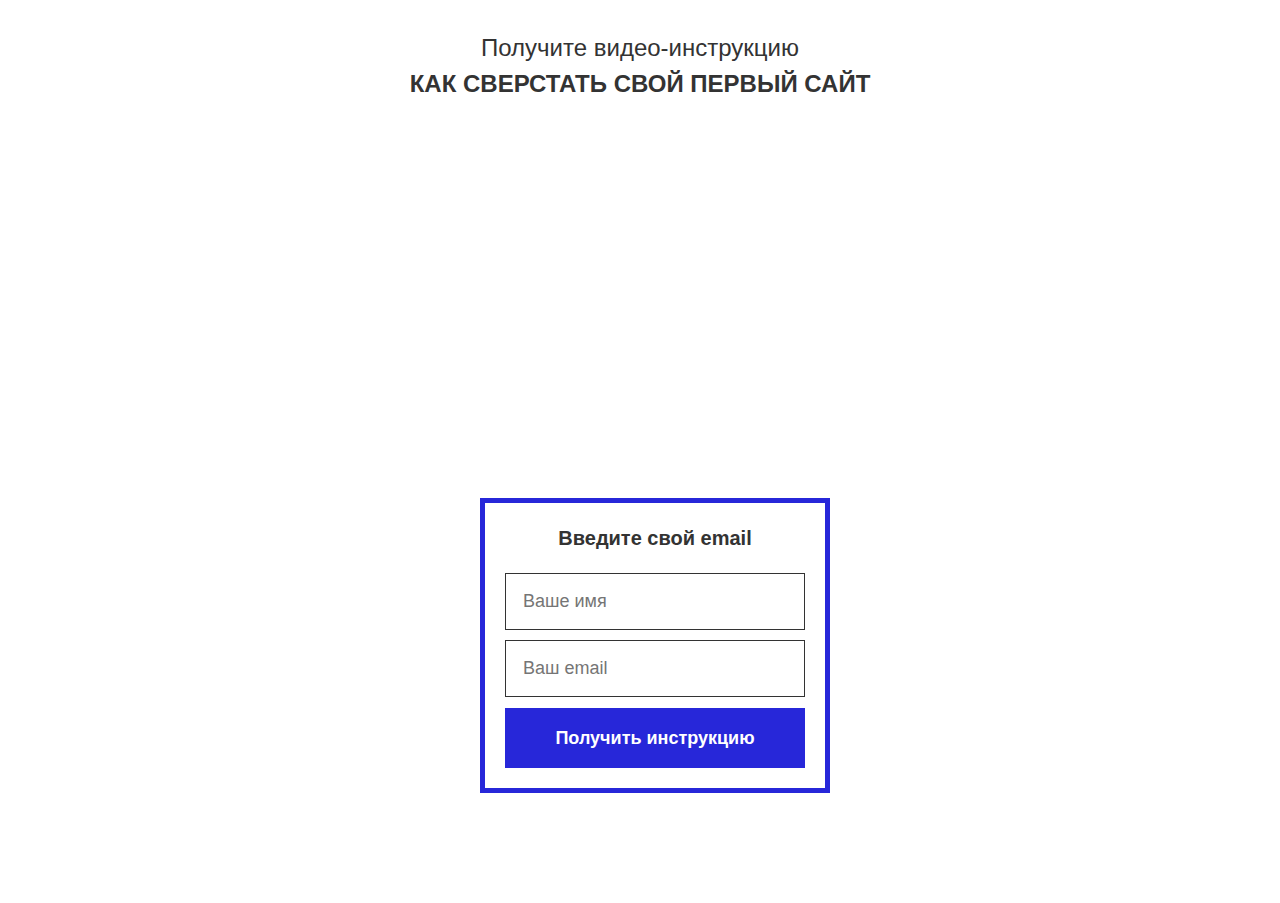
==== index.html @ f06a055c "obuchenie_verstke" ====
<!DOCTYPE html>
<html lang="en">
<head>
	<meta charset="UTF-8">
	<title>Мой первый проект.</title>
	<link rel="stylesheet" href="css/reset.css">
	<link rel="stylesheet" href="css/style.css">
</head>
<body>
	<div class="section">
		<h1 class="header"><span>Получите видео-инструкцию</span><strong>Как сверстать свой первый сайт</strong></h1>
		 <div class="main">
		   <div class="video">
			<iframe width="560" height="309" src="https://www.youtube.com/embed/8KIh_eyy2Lo" frameborder="0" allowfullscreen></iframe>
		</div>
		<div class="form">
			<p class="form-header">Введите свой email</p>
			<form action="#">
				<input type="text" placeholder="Ваше имя">
				<input type="text" placeholder="Ваш email">
				<button class ="for-btn">Получить инструкцию </button>
			</form>
			
		</div>
	</div>
</div>		
</body>
</html>
---- css/style.css ----
*{
	box-sizing: border-box;
}
body
{
font-family: Tahoma, sans-serif ;
line-height: 1.5;
color: #333333;
} 
.section
{
	padding: 30px 10%;
}
.header
{   margin top:  80px;
	font-size: 24px;

	text-align: center; 
}
.header span
{
display: block;

font-weight: 300;
}
.header strong{
	font-weight: 900;
	text-transform: uppercase;
}
.main
{text-align: center;
 margin :  80px;
}
.video, .form
{
	display: inline-block;
 
 vertical-align: top;		
}
.form 
{
	margin-left:30px; 
	text-align: center;
	padding: 20px;
	border: 5px solid #2727d9;

}
.form-header
{
	text-align: center;
	font-size: 20px;
	font-weight: 900;
	margin-bottom: 20px;
}
.form input 

{display: block;  
 margin-top:10px ;
	width: 300px;
	padding: 17px;
	font-size: 18px;
	border: 1px solid #333;

}
.form button{
	font-size: 18px;
	font-weight: 900;
	color:#fff;
	background-color: #2727d9;
	border:none;
	width: 300px;
	height: 60px;
	margin-top: 11px;
}
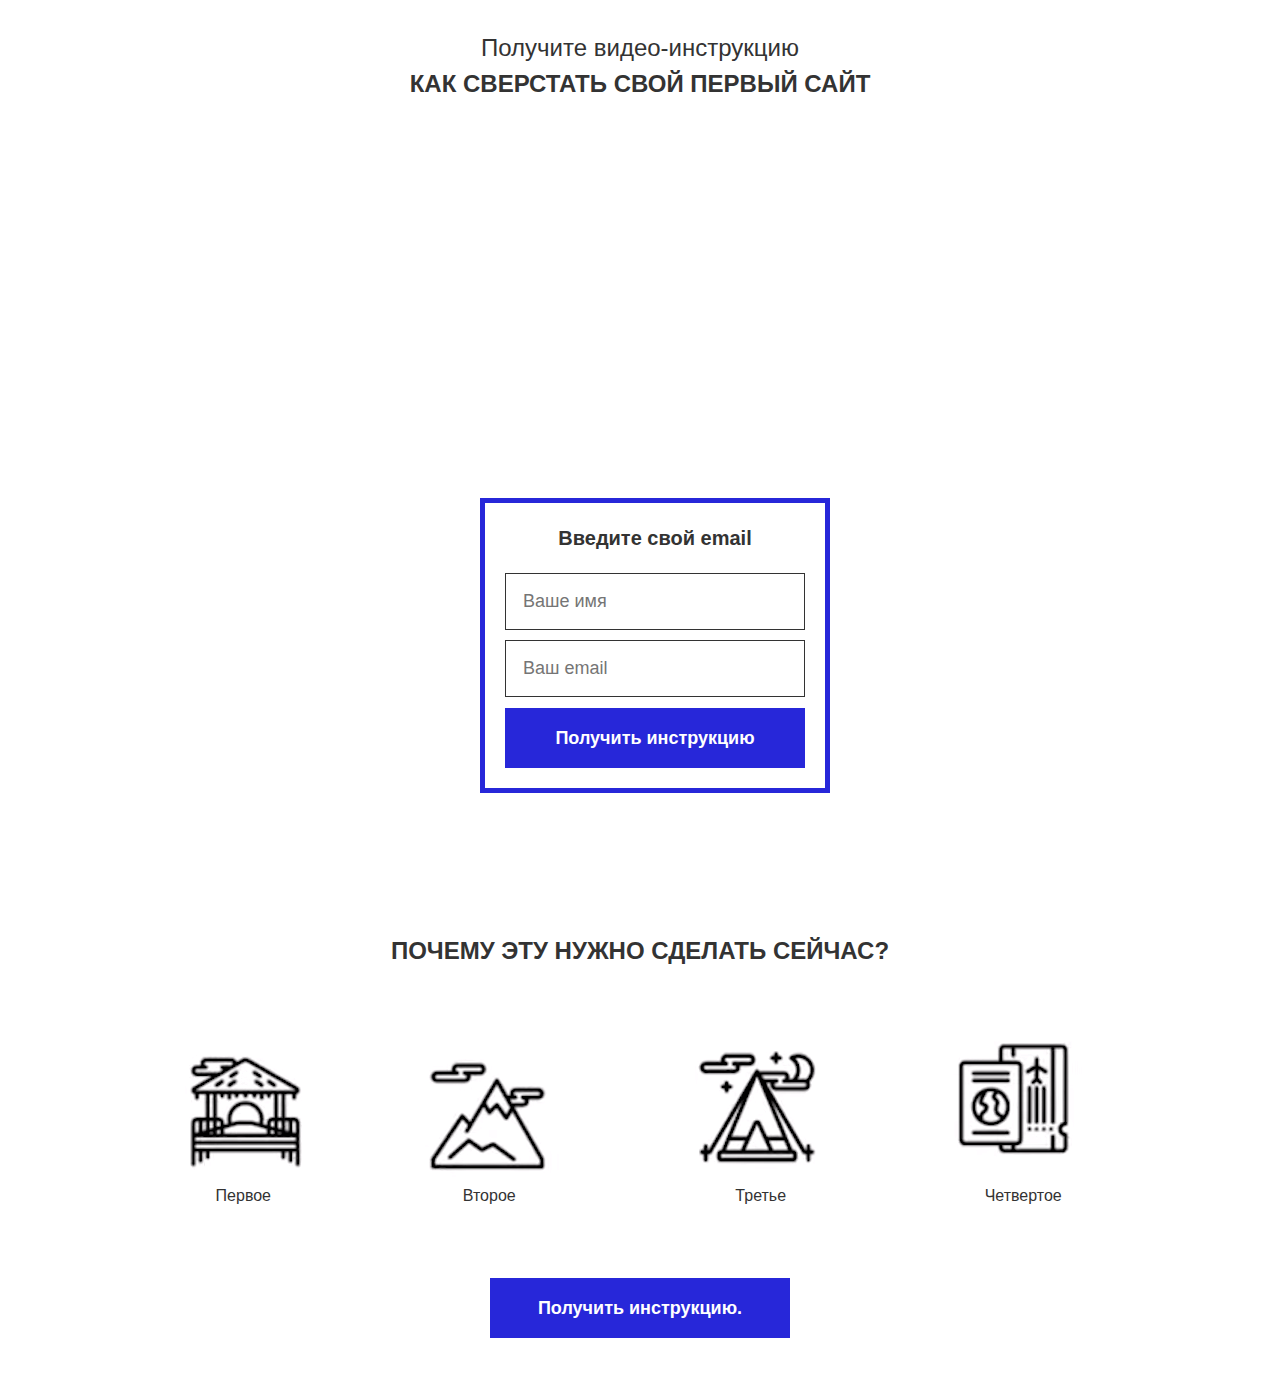
==== commit 43061d6c: "pervaya_verstka" ====
--- a/index.html
+++ b/index.html
@@ -23,6 +23,30 @@
 			
 		</div>
 	</div>
-</div>		
+</div>	
+<div class="section">
+	<h2 class="feature-header">
+		Почему эту нужно сделать сейчас?
+	</h2>
+	<div class="feature">
+	<div class="col">
+				<img src="img/0.1.png" alt="Первая">
+				<p>Первое</p>
+			</div>
+			<div class="col">
+				<img src="img/0.2.png" alt="Вторая">
+				<p>Второе</p>
+			</div>
+			<div class="col">
+				<img src="img/0.3.png" alt="Третья">
+				<p>Третье</p>
+			</div>
+			<div class="col">
+				<img src="img/0.4.png" alt="Четвертая">
+				<p>Четвертое</p>
+			</div>		
+	</div>
+	<button class="feature-btn">Получить инструкцию.</button>
+</div>	
 </body>
 </html>--- a/css/style.css
+++ b/css/style.css
@@ -71,4 +71,36 @@
 	width: 300px;
 	height: 60px;
 	margin-top: 11px;
+}
+.col
+{
+	display: inline-block;
+	text-align: center;
+	margin: 10px 50px;  
+}
+.feature-header{
+	text-align: center;
+	text-transform: uppercase;
+	font-weight: 900;
+	font-size: 24px;
+}
+.feature
+{
+	text-align: center;
+	margin-top: 60px;
+	margin: 60px auto;
+
+}
+.feature-btn
+{
+	font-size: 18px;
+	font-weight: 900;
+	color:#fff;
+	background-color: #2727d9;
+	border:none;
+	width: 300px;
+	height: 60px;
+	margin-top: 11px;
+	margin:11px auto;
+    display: block;
 }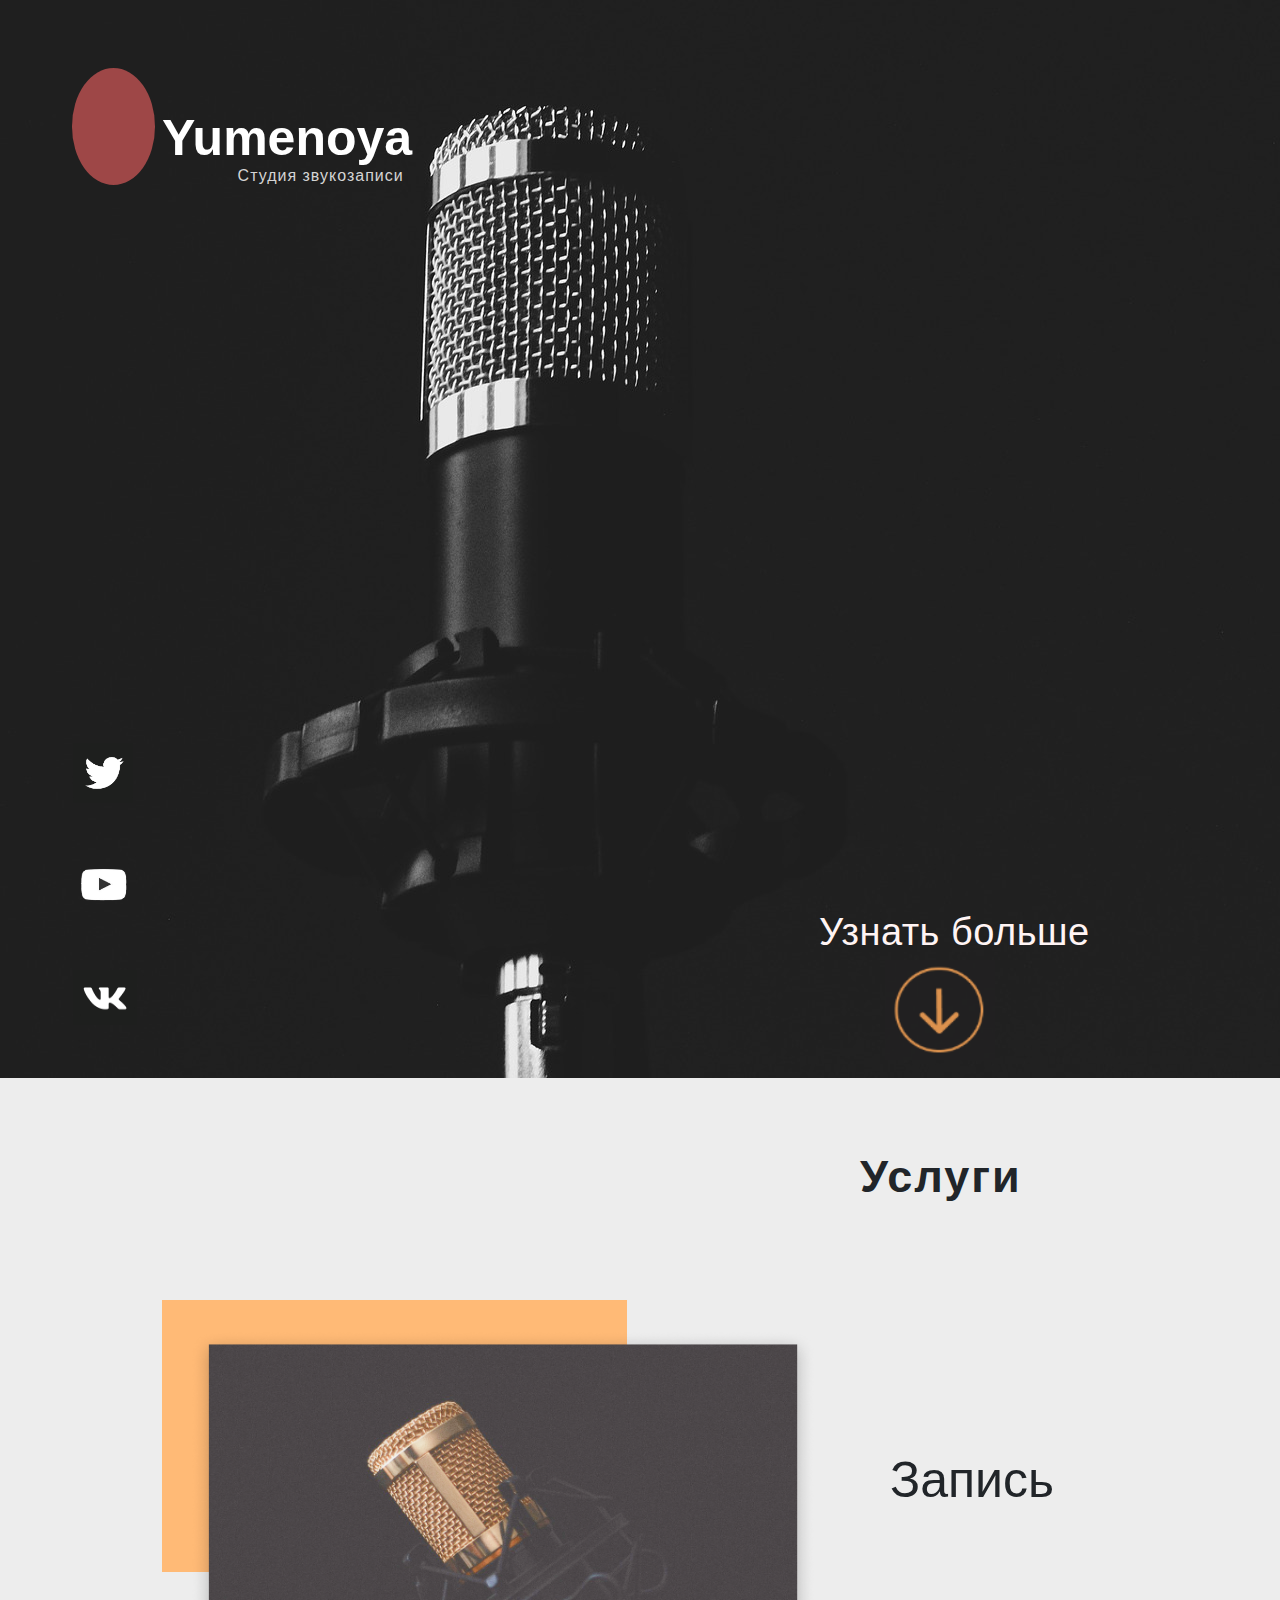
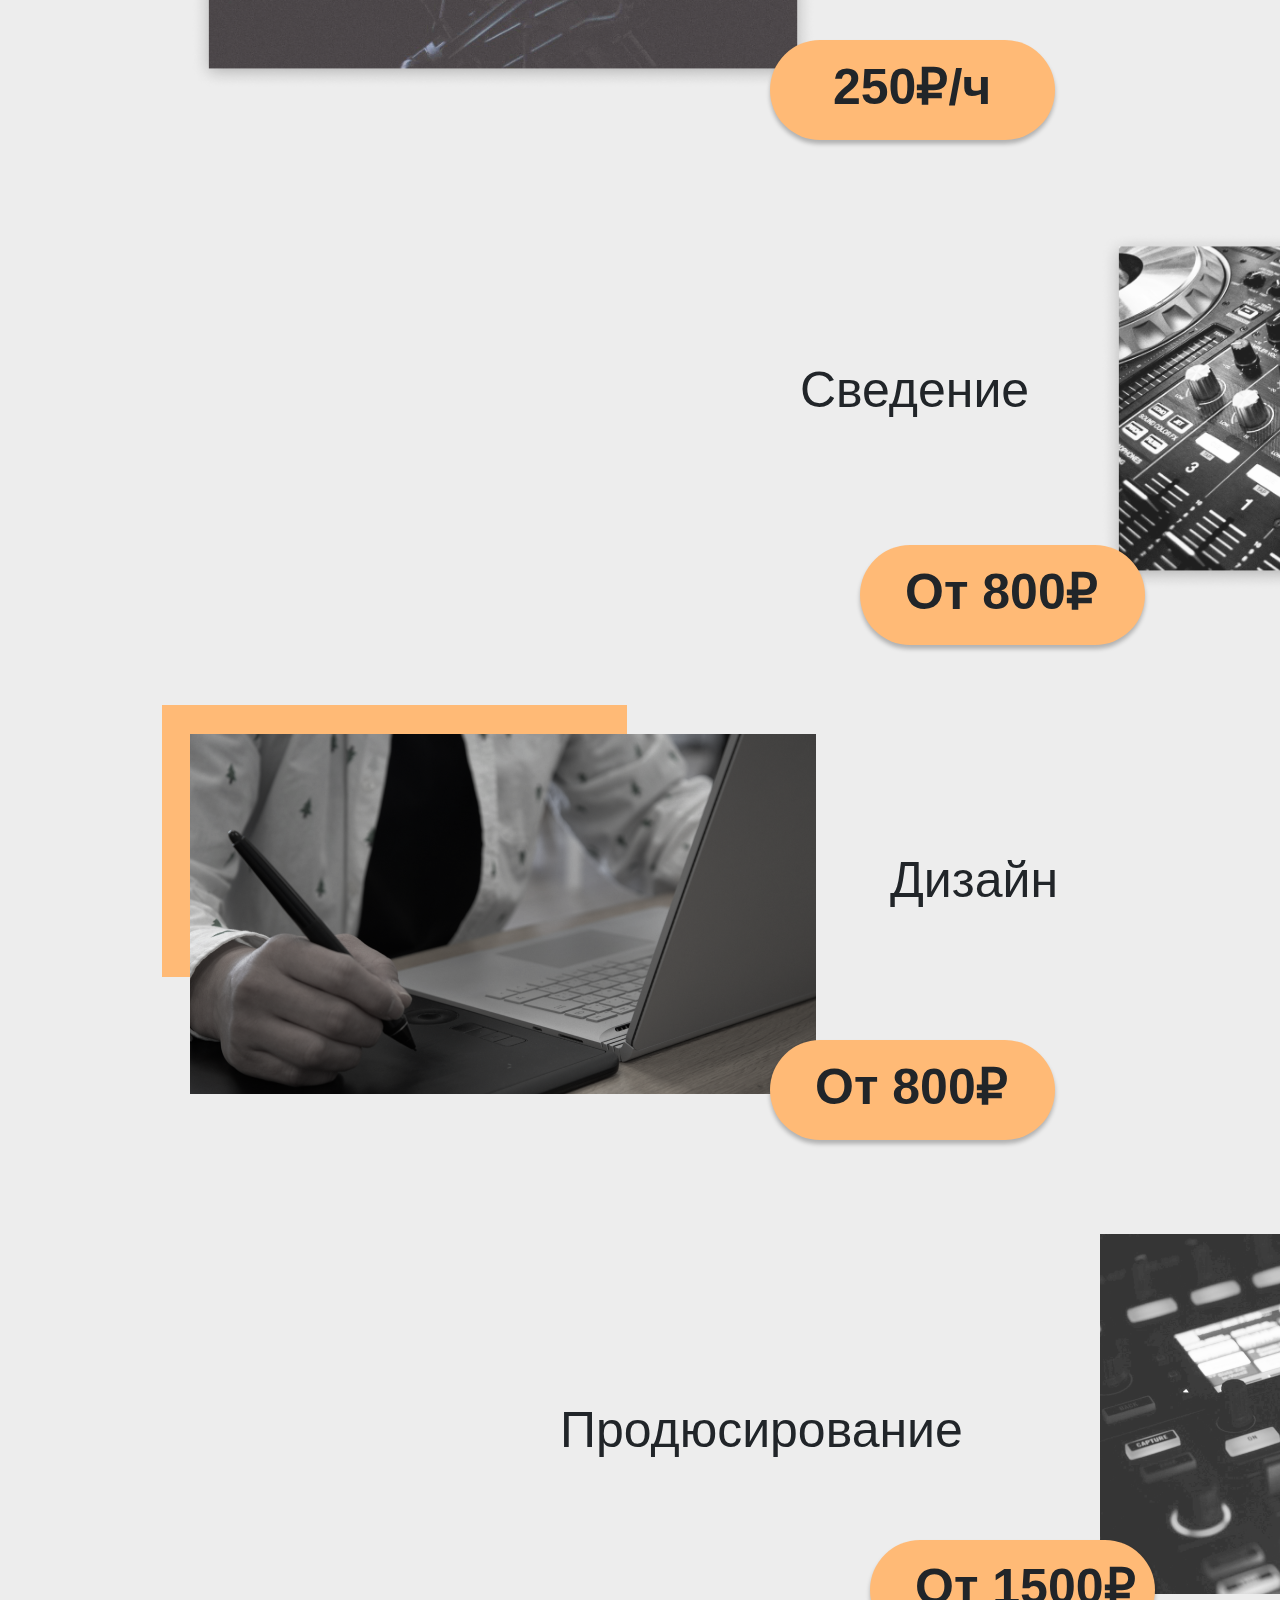
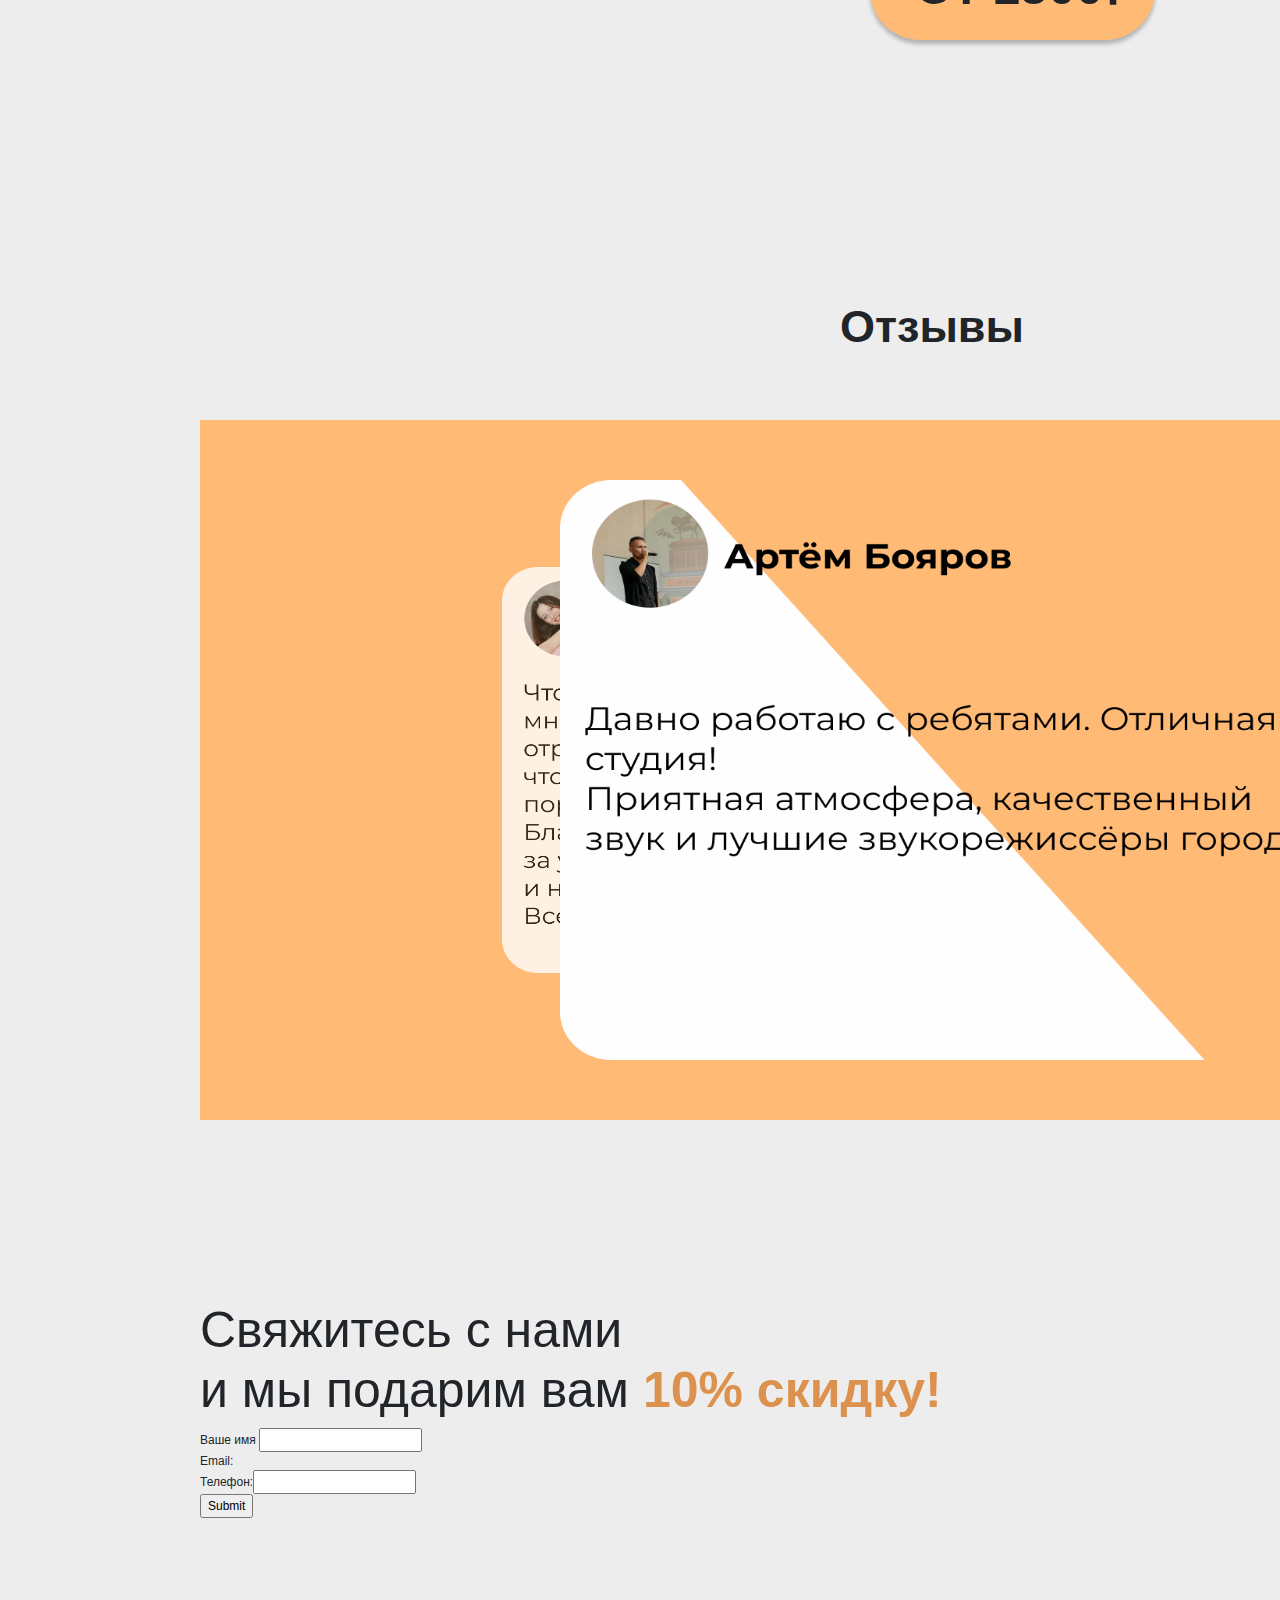
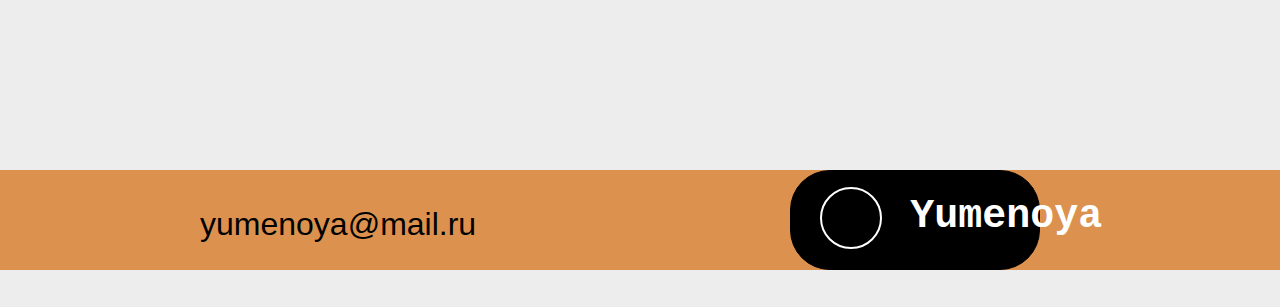
==== commit 2bc88a17: "site_version_2.0" ====
--- a/index.html
+++ b/index.html
@@ -2,51 +2,227 @@
 <html lang="en">
 <head>
 	<meta charset="UTF-8">
-	<title>Мой первый проект.</title>
-	<link rel="stylesheet" href="css/reset.css">
+	<title>Студия</title>
+	<link rel="stylesheet" href="css/bootstrap.css">
 	<link rel="stylesheet" href="css/style.css">
+	    <meta http-equiv="Content-Type" content="text/html; charset=UTF-8" />
+    <title>Waterwheel Carousel Demo</title>
+    
+    <script type="text/javascript" src="http://code.jquery.com/jquery-1.9.1.min.js"></script>
+    <script type="text/javascript" src="js/jquery.waterwheelCarousel.js"></script>
+    <script type="text/javascript">
+      $(document).ready(function () {
+        var carousel = $("#carousel").waterwheelCarousel({
+          flankingItems: 3,
+          movingToCenter: function ($item) {
+            $('#callback-output').prepend('movingToCenter: ' + $item.attr('id') + '<br/>');
+          },
+          movedToCenter: function ($item) {
+            $('#callback-output').prepend('movedToCenter: ' + $item.attr('id') + '<br/>');
+          },
+          movingFromCenter: function ($item) {
+            $('#callback-output').prepend('movingFromCenter: ' + $item.attr('id') + '<br/>');
+          },
+          movedFromCenter: function ($item) {
+            $('#callback-output').prepend('movedFromCenter: ' + $item.attr('id') + '<br/>');
+          },
+          clickedCenter: function ($item) {
+            $('#callback-output').prepend('clickedCenter: ' + $item.attr('id') + '<br/>');
+          }
+        });
+
+        $('#prev').bind('click', function () {
+          carousel.prev();
+          return false
+        });
+
+        $('#next').bind('click', function () {
+          carousel.next();
+          return false;
+        });
+
+        $('#reload').bind('click', function () {
+          newOptions = eval("(" + $('#newoptions').val() + ")");
+          carousel.reload(newOptions);
+          return false;
+        });
+
+      });
+    </script>
+
+    <style type="text/css">
+      body {
+  
+        font-size:12px;
+        background:#ededed;
+      }
+      
+      #carousel {
+        width:1500px;
+        
+        height:700px;
+        position:relative;
+        clear:both;
+        overflow:hidden;
+        background:#ffba76;
+        left: 200px;
+        top: 1700px;
+      }
+      #carousel img {
+        visibility:hidden; /* hide images until carousel can handle them */
+        cursor:pointer; /* otherwise it's not as obvious items can be clicked */
+      }
+
+      .split-left {
+        width:450px;
+        float:left;
+      }
+      .split-right {
+        width:400px;
+        float:left;
+        margin-left:10px;
+      }
+      #callback-output {
+        height:250px;
+        overflow:scroll;
+      }
+      textarea#newoptions {
+        width:430px;
+      }
+      #prev{
+        left:480px;
+        position: absolute;
+        top:3965px;
+
+      }
+      #next{
+      position: absolute;
+      left:1370px;
+     top:3965px;
+	
+    }
+
+    </style>
+	
 </head>
 <body>
-	<div class="section">
-		<h1 class="header"><span>Получите видео-инструкцию</span><strong>Как сверстать свой первый сайт</strong></h1>
-		 <div class="main">
-		   <div class="video">
-			<iframe width="560" height="309" src="https://www.youtube.com/embed/8KIh_eyy2Lo" frameborder="0" allowfullscreen></iframe>
+
+<div class="section_main">
+	<div class="container1">
+		<div class="header">
+			<img src="img/shapka.jpg" alt="">
+
+			 <h2 class="logo">
+			 	
+			 	<strong>
+			 		Yumenoya
+			 	</strong>
+			 	
+			 </h2>
+			 <div class="circle"></div>
+			 <h2 class="logo_min">Студия звукозаписи</h2>
+			 <button class ="for-btn">Sign Up </button>
+			  <button class ="for-btn2">Log In </button>
+			 
+			 <h2 class="learn_more">Узнать больше</h2>
+			 <img class ="circle2" src="img/узнать больше.png" alt="">
+		
+
+		<div class="links">
+		<a href="https://twitter.com/galievavia"><img class ="twitter" src="img/твиттер.png" alt=""></a>
+
+	
+		<a href="https://www.youtube.com/watch?v=_S7WEVLbQ-Y&feature=emb_logo"><img class ="youtube" src="img/ютуб.jpg" alt=""></a>
+	
+
+		<a href="https://vk.com/yumenoyarecords"><img class ="vk" src="img/vk.png" alt="" width="360" height="626"></a>
+			
+			</div>
 		</div>
-		<div class="form">
-			<p class="form-header">Введите свой email</p>
-			<form action="#">
-				<input type="text" placeholder="Ваше имя">
-				<input type="text" placeholder="Ваш email">
-				<button class ="for-btn">Получить инструкцию </button>
+	
+
+	
+		</div> 
+		
+	</div>
+	<div class="uslugi">
+		<div class="container2"><h2 class ="service"><strong>Услуги</strong></h2>
+		<figure class="kvadratik"></figure>
+		<figure class ="foto1"><img src="img/микро_в_услуги.png" width="626" height="360" alt=""></figure>
+		</div>
+		<h2 class ="rec">Запись</h2>
+		<div class="container3">
+		<figure class="ramka"><strong class ="value1">250₽/ч</strong></figure>
+		<figure class="kvadratik2"></figure>
+		<figure class ="foto2"><img src="img/кнопочки.png" width="626" height="360" alt=""></figure>
+		<h2 class ="rec2">Сведение</h2>
+</div>
+<div class="container4">
+<h2 class ="rec3">Дизайн</h2>
+<figure class="ramka2"><strong class ="value2">От 800₽</strong></figure>
+<figure class="kvadratik3"></figure>
+		<figure class ="foto3"><img src="img/мужик_с_планшетом.png" width="626" height="360" alt=""></figure>
+		<figure class="ramka3"><strong class ="value3">От 800₽</strong></figure>
+
+	</div>
+	<div class="container5">
+		<h2 class ="rec4">Продюсирование</h2>
+		<figure class="ramka4"><strong class ="value3">От 1500₽</strong></figure>
+		<figure class="kvadratik4"></figure>
+		<figure class ="foto4"><img src="img/кнопочки2.png" width="626" height="360" alt=""></figure>
+		
+	</div>
+	<div class="container6">
+
+		<h2 class ="recommend"><strong>Отзывы</strong></h2>
+		    <div id="carousel">
+      <a href="#"><img src="img/slider1.png" width="780" height="580" id="item-1" /></a>
+      <a href="#"><img src="img/slider2.png" width="780" height="580" id="item-2" /></a>
+      <a href="#"><img src="img/slider3.png" width="780" height="580" id="item-3" /></a>
+    
+    </div>
+   
+
+
+    <br/>
+
+    <div class="split-left">
+      
+    
+    </div>
+    <div class="split-right">
+     
+
+      </div>
+      <div class="lastBlock" >
+      	<div class="vizita">
+      		<h2 class ="data"><strong>Свяжитесь с нами  <br> и мы подарим вам <color  class ="proc10" style="color:#dc924e">10% скидку!</color></strong><br></h2>
+			<form action="send.php" method="post">
+				
+				Ваше имя <input type="text1" name="first_name" ><br>
+				Email: <input type="text2" name="email" required placeholder="Обязательное поле" class ="email"><br>
+				Телефон:<input type="text3" name="mobile" cols="30" class ="massage"><br>
+				<input type="submit" name="submit" value="Submit">
 			</form>
-			
-		</div>
-	</div>
-</div>	
-<div class="section">
-	<h2 class="feature-header">
-		Почему эту нужно сделать сейчас?
-	</h2>
-	<div class="feature">
-	<div class="col">
-				<img src="img/0.1.png" alt="Первая">
-				<p>Первое</p>
-			</div>
-			<div class="col">
-				<img src="img/0.2.png" alt="Вторая">
-				<p>Второе</p>
-			</div>
-			<div class="col">
-				<img src="img/0.3.png" alt="Третья">
-				<p>Третье</p>
-			</div>
-			<div class="col">
-				<img src="img/0.4.png" alt="Четвертая">
-				<p>Четвертое</p>
-			</div>		
-	</div>
-	<button class="feature-btn">Получить инструкцию.</button>
-</div>	
+      		<iframe src="https://www.google.com/maps/embed?pb=!1m18!1m12!1m3!1d1124.132257158885!2d85.1566276966132!3d52.51063411287041!2m3!1f0!2f0!3f0!3m2!1i1024!2i768!4f13.1!3m3!1m2!1s0x42c4a983af2e555b%3A0x5ceb23bc08cd96d0!2z0YPQuy4g0JLQsNGB0LjQu9GM0LXQstCwLCAzNSwg0JHQuNC50YHQuiwg0JDQu9GC0LDQudGB0LrQuNC5INC60YDQsNC5LCA2NTkzMTE!5e0!3m2!1sru!2sru!4v1576059626016!5m2!1sru!2sru" width="690" height="450" frameborder="0" style="border:0;" allowfullscreen="" class="map"></iframe>
+      		<figure class ="down"></figure>
+      		<h2 class ="email">yumenoya@mail.ru</h2>
+      		<pre class ="phone"><b>+7 906 969 90 00</b></pre>
+      		<figure class="eclipse"></figure>
+      			<pre class = "lastlogo"><strong>
+			 		Yumenoya
+			 	</strong></pre>
+			 	<figure class="circle3"></figure>
+
+
+      		</div>	
+
+      	</div>
+      </div>
+  </div>
+      
+		
+ 
+
 </body>
 </html>--- a/css/style.css
+++ b/css/style.css
@@ -1,106 +1,415 @@
-*{
-	box-sizing: border-box;
-}
-body
-{
-font-family: Tahoma, sans-serif ;
-line-height: 1.5;
-color: #333333;
-} 
-.section
-{
-	padding: 30px 10%;
-}
-.header
-{   margin top:  80px;
-	font-size: 24px;
-
-	text-align: center; 
-}
-.header span
-{
-display: block;
-
-font-weight: 300;
-}
-.header strong{
-	font-weight: 900;
-	text-transform: uppercase;
-}
-.main
-{text-align: center;
- margin :  80px;
-}
-.video, .form
-{
-	display: inline-block;
- 
- vertical-align: top;		
-}
-.form 
-{
-	margin-left:30px; 
-	text-align: center;
-	padding: 20px;
-	border: 5px solid #2727d9;
-
-}
-.form-header
-{
-	text-align: center;
-	font-size: 20px;
-	font-weight: 900;
-	margin-bottom: 20px;
-}
-.form input 
-
-{display: block;  
- margin-top:10px ;
-	width: 300px;
-	padding: 17px;
-	font-size: 18px;
-	border: 1px solid #333;
-
-}
-.form button{
-	font-size: 18px;
-	font-weight: 900;
-	color:#fff;
-	background-color: #2727d9;
+.header{
+	width:1080px;
+	height:1920px;  
+}
+.logo{
+	left:15%;
+	top: -50.5%;
+	position: relative;
+	color: #ffff;
+	font-size:50px;
+	z-index:1; 
+
+
+}
+.logo_min{
+	top: -50.5%;
+	left:22%;
+	font-size:16px;
+	line-height:0px;
+    position: relative;
+	color:#d5d5d5;
+	letter-spacing: 1px; 
+}
+.circle{
+
+position: absolute;
+width: 6.5%;
+height: 13%;
+left: 5.6%;
+top: 7.5%;
+ border-radius: 50% 50% 50% 50%;
+
+background: #9E4747;
+}
+.for-btn{
+	position: absolute;
+	top: 60px;
+	left: 1473px;
+	font-size:35px;
+	border: 0;
+	background-color:#212021; 
+	color: #ffff;
+	 outline: none;
+	 font-weight: lighter;
+
+}
+.for-btn2{
+	position: absolute;
+	top: 60px;
+	left: 1675px;
+	font-size:35px;
+	 text-align: center;
+	  outline: none;
+	  font-weight:  lighter;
+
+  
+  text-shadow: 0 1px rgba(255,255,255,.2), 0 -1px rgba(0,0,0,.8);
+  
+  border-color: #dc924e;
+ border: 3px solid #dc924e;
+  border-radius: 15px;
+	background-color:#212021; 
+	color: #ffff;
+
+}
+.twitter{
+	position: absolute;
+	top: 743px;
+	left: 73px;
+	color: #1e1f1e;
+	width: 60px;
+	height:60px; 
+}
+.youtube{
+	position: absolute;
+	top: 868px;
+	left: 80px;
+	color: #1e1f1e;
+	width: 47px;
+	height:33px; 
+}
+.vk{
+	position: absolute;
+	top:970px;
+	left:73px;
+	width: 64px;
+	height: 55px;
+}
+.learn_more{
+    position: absolute;
+	top: 910px;
+	left:819px;
+	color:#fff4f4;
+	font-size:38px; 
+	
+	 font-weight:  lighter;
+	 letter-spacing:0.5px; 
+	 opacity:1; 
+	 z-index:1; 
+
+}
+.circle2{
+position: absolute;
+left: 885px;
+top: 960px;
+height:100px; 
+width:110px;
+z-index:0;
+
+
+}
+.service{
+	
+	
+	top:1150px;
+	position: absolute; 
+	left: 860px;
+	letter-spacing:2px; 
+	font-size:45px;
+
+
+}
+.uslugi{
+	height:1080px;
+ width:1920px;   
+}
+.kvadratik{
+
+
+position: absolute;
+width: 465px;
+height: 272px;
+left: 162px;
+top: 1300px;
+background: #FFBA76;
+z-index:0; 
+
+}
+.foto1{
+	left: 190px;
+	top:1330px;
+	position: absolute;
+}
+.rec{
+	left: 890px;
+	position: absolute;
+	top:1450px;
+	 font-weight:lighter;
+	 font-size:50px; 
+	  
+}
+.ramka{
+
+position: absolute;
+width: 285px;
+height: 100px;
+left: 770px;
+top: 1640px;
+
+background: #FFBA76;
+box-shadow: 0px 4px 4px rgba(0, 0, 0, 0.25);
+border-radius: 102px;
+
+}
+.value1{
+	font-size: 50px;
+	
+	left:63px;
+	position: absolute;
+	bottom:15px;
+}
+.kvadratik2{
+position: absolute;
+width: 465px;
+height: 272px;
+left: 1290px;
+top: 1800px;
+background: #FFBA76;
+z-index:0; 
+}
+.foto2{
+	position: absolute;
+	left: 1100px;
+    
+    top:1832px;
+	
+}
+.rec2{
+	position: absolute;
+	left: 800px;	
+	top: 1960px;
+	font-size:50px;
+	font-weight:lighter;
+}
+.ramka2{
+
+position: absolute;
+width: 285px;
+height: 100px;
+left: 860px;
+top: 2145px;
+
+background: #FFBA76;
+box-shadow: 0px 4px 4px rgba(0, 0, 0, 0.25);
+border-radius: 102px;
+}
+.value2{
+	font-size: 50px;
+	
+	left:45px;
+	position: absolute;
+	bottom:15px;
+}
+.foto3{
+	left: 190px;
+    top:2334px;
+    position: absolute;
+}
+
+
+.kvadratik3{
+
+
+position: absolute;
+width: 465px;
+height: 272px;
+left: 162px;
+top: 2305px;
+background: #FFBA76;
+z-index:0; 
+}
+.ramka3{
+
+position: absolute;
+width: 285px;
+height: 100px;
+left: 770px;
+top: 2640px;
+
+background: #FFBA76;
+box-shadow: 0px 4px 4px rgba(0, 0, 0, 0.25);
+border-radius: 102px;
+}
+.value3{
+	font-size: 50px;
+	
+	left:45px;
+	position: absolute;
+	bottom:15px;
+}
+.rec3{
+	left: 890px;
+	position: absolute;
+	top:2450px;
+	 font-weight:lighter;
+	 font-size:50px; 
+	  
+}
+.rec4{
+	position: absolute;
+	left:560px;	
+	top: 3000px;
+	font-size:50px;
+	font-weight:lighter;
+}
+.kvadratik4{
+position: absolute;
+width: 465px;
+height: 272px;
+left: 1290px;
+top: 2800px;
+background: #FFBA76;
+z-index:0; 
+}
+.foto4{
+	position: absolute;
+	left: 1100px;
+    
+    top:2834px;
+}
+.ramka4{
+	position: absolute;
+width: 285px;
+height: 100px;
+left: 870px;
+top: 3140px;
+
+background: #FFBA76;
+box-shadow: 0px 4px 4px rgba(0, 0, 0, 0.25);
+border-radius: 102px;
+z-index: 1;
+
+}
+.container6{
+	height: 1080px;
+	width:1920px; 
+}
+.recommend{
+	top: 3500px;
+	position: absolute;
+	
+	left: 840px;
+	letter-spacing:0px; 
+	font-size:45px;
+}
+.clear {
+	margin-top: -1px;
+	height: 1px;
+	clear:both;
+	zoom: 1;
+}
+
+.lastBlock{
+	position: absolute;
+	top: 4500px;
+	left: 200px;
+
+}
+.data{
+	letter-spacing:0px; 
+	font-weight:lighter;
+	font-size:50px;
+
+}
+.proc10{
+	font-weight:bolder;
+
+}
+.text{
+	font-size: 35px;
+	left: 0px;
+	position: absolute;
+	opacity:1;
+	top: 130px;
 	border:none;
-	width: 300px;
-	height: 60px;
-	margin-top: 11px;
-}
-.col
-{
-	display: inline-block;
-	text-align: center;
-	margin: 10px 50px;  
-}
-.feature-header{
-	text-align: center;
-	text-transform: uppercase;
-	font-weight: 900;
-	font-size: 24px;
-}
-.feature
-{
-	text-align: center;
-	margin-top: 60px;
-	margin: 60px auto;
-
-}
-.feature-btn
-{
-	font-size: 18px;
-	font-weight: 900;
-	color:#fff;
-	background-color: #2727d9;
-	border:none;
-	width: 300px;
-	height: 60px;
-	margin-top: 11px;
-	margin:11px auto;
-    display: block;
-}+	z-index:1; 
+
+}
+.for-btn1{
+	position: absolute;
+	left: 0px;
+	top:200px;
+	border: 0;
+	background: #ffba76;
+border-radius: 150px;
+height:100px;
+width:450px; 
+}
+.text1{
+	width:300px;
+}
+.map{
+	position: absolute;
+	left: 800px;
+	top:-130px;
+}
+.down{
+position: absolute;
+width:1920px;
+height:100px;
+left: -200px;
+top: 470px;
+background: #DC924E;
+z-index:0; 
+
+}
+.email{
+	position: absolute;
+	top:505px;
+	color:#000000;
+}
+.phone{
+	position: absolute;
+	top:505px;
+	left: 1200px;	
+	word-spacing: -10px;
+
+	 
+}
+.eclipse{
+position: absolute;
+   width: 250px; height: 100px; 
+   background: #000000;
+   border: 1px solid #000000;
+   border-radius: 40px     ;
+   top:470px;
+   left: 590px;
+  
+
+}
+.lastlogo{
+	position: absolute;
+	top:427px;
+	left:-250px;
+	color:#ffffff;
+	font-size:40px;
+
+
+}
+.circle3{
+
+
+position: absolute;
+width: 62px;
+height: 62px;
+left: 620px;
+top: 487px;
+border-radius:100px;
+
+
+border: 2px solid #ffffff;
+box-sizing: border-box;
+
+}
+
